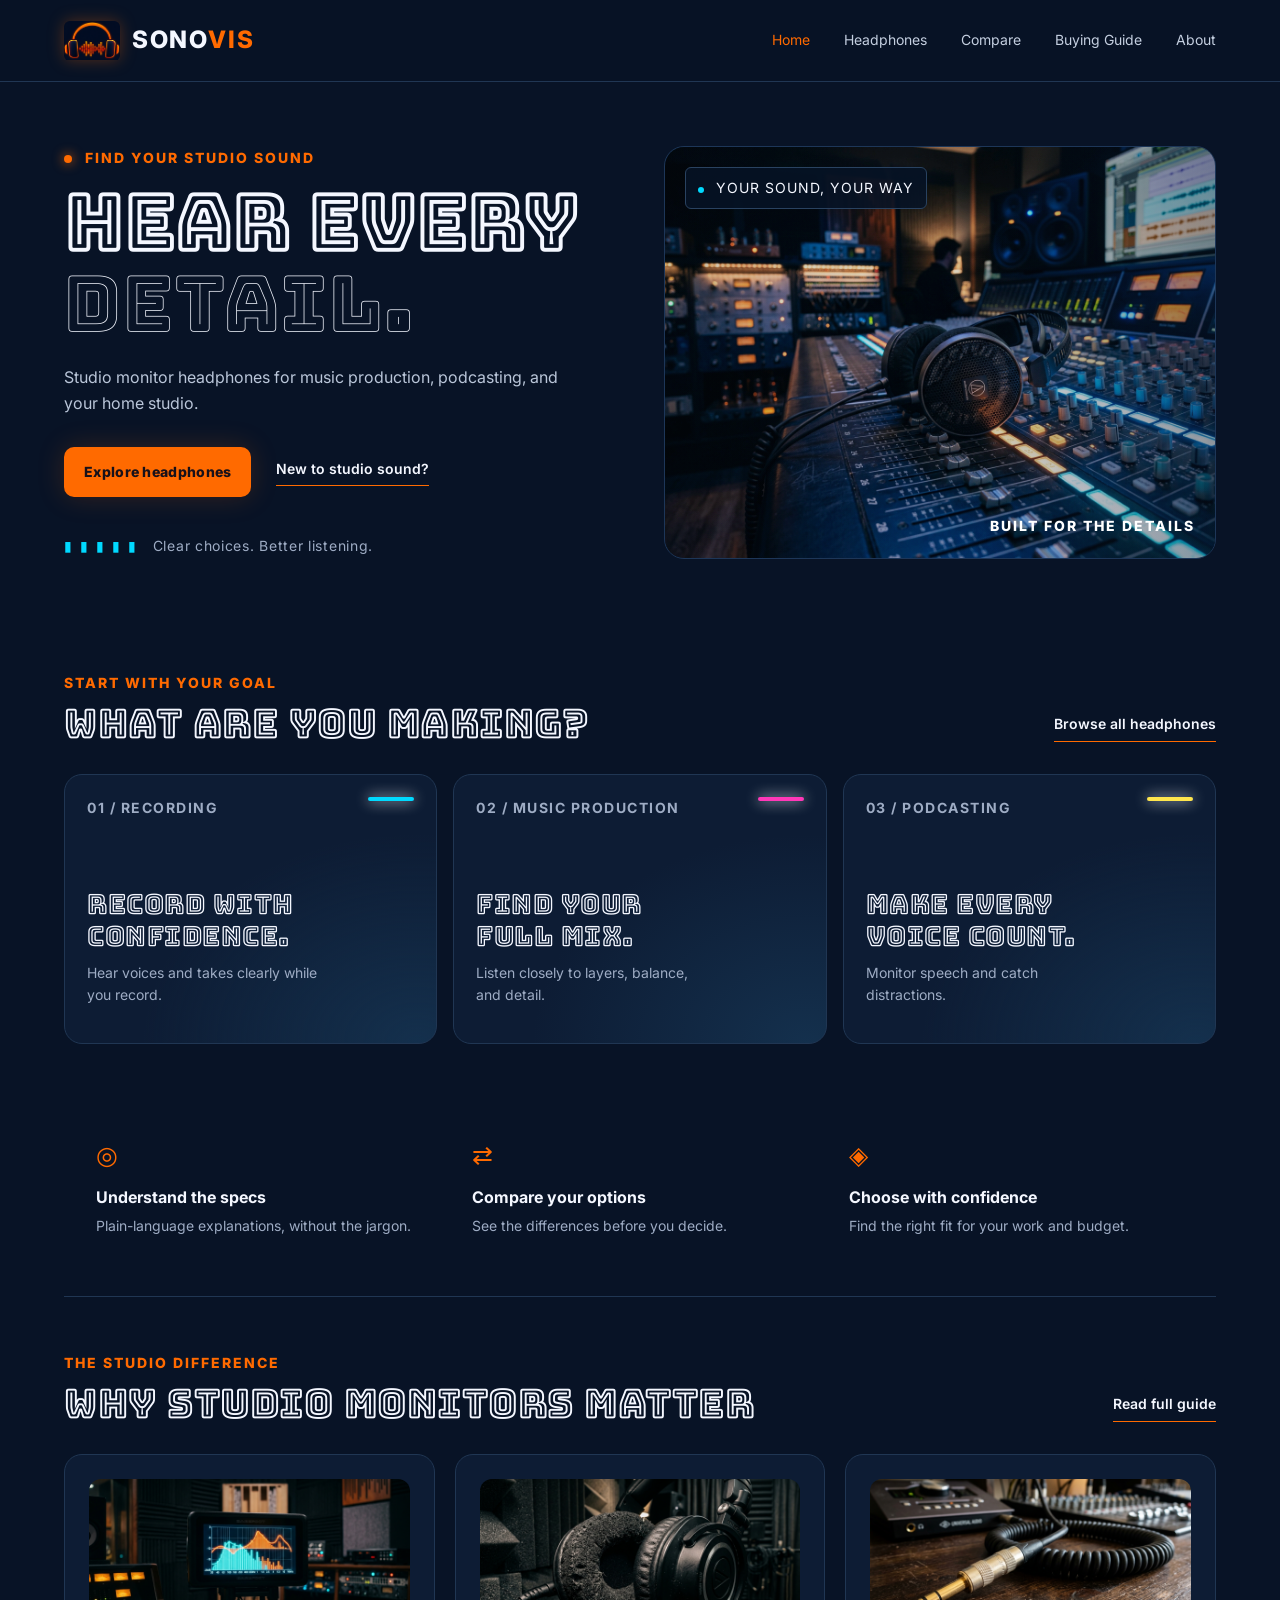
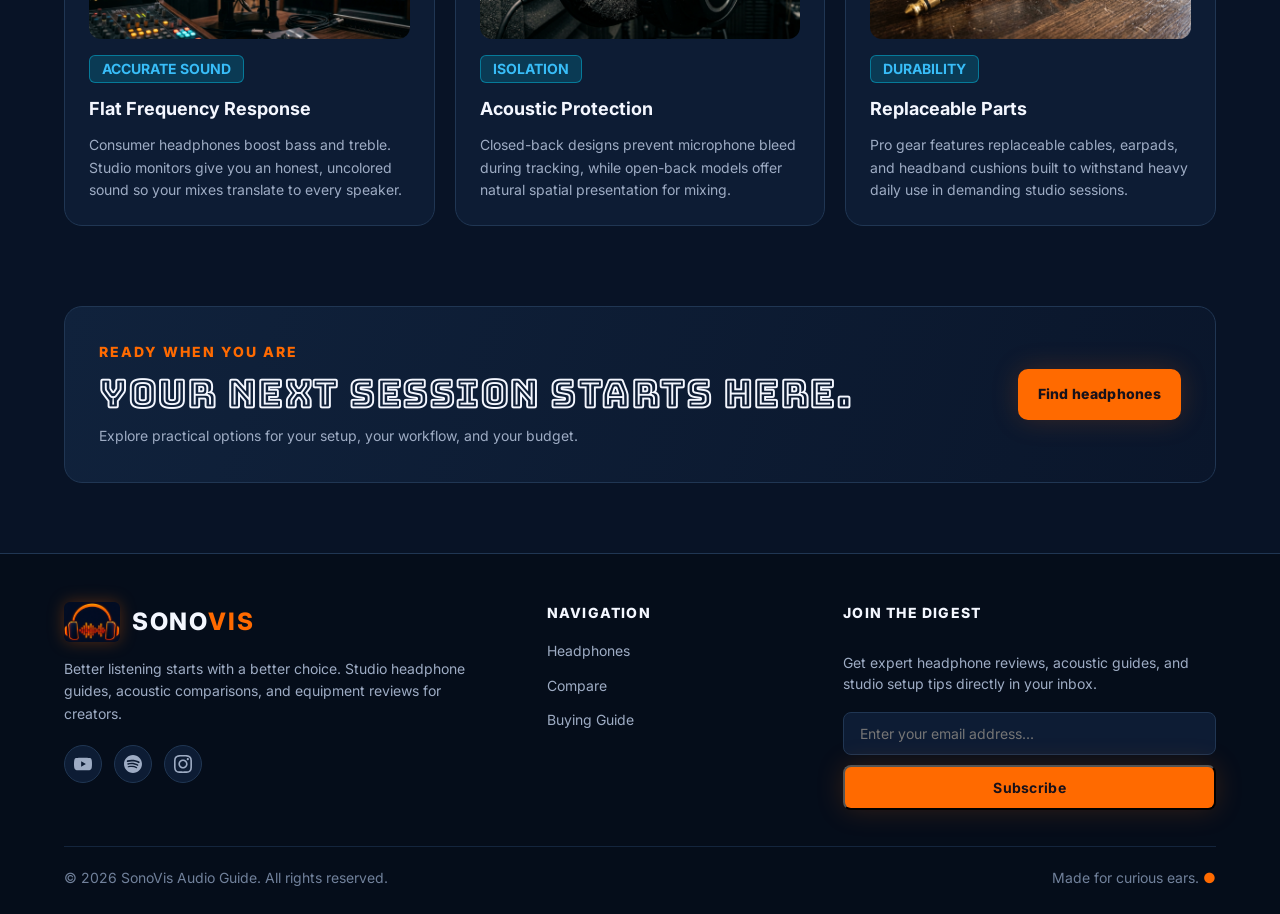
==== index.html @ 57a73c55 "firstcommit" ====
<!DOCTYPE html>
<html lang="en">
<head>
  <meta charset="UTF-8"><meta name="viewport" content="width=device-width, initial-scale=1.0">
  <meta name="description" content="Find studio monitor headphones for music production, recording, and podcasting.">
  <title>SonoVis — Hear Every Detail</title><link rel="icon" type="image/svg+xml" href="logo.svg"><link rel="stylesheet" href="styles.css">
  <link rel="preconnect" href="https://fonts.googleapis.com"><link rel="preconnect" href="https://fonts.gstatic.com" crossorigin>
  <link href="https://fonts.googleapis.com/css2?family=Bungee+Outline&family=Inter:wght@400;500;600;700;800&display=swap" rel="stylesheet">
  <script defer src="script.js"></script>
</head>
<body>
<header class="site-header"><a class="brand" href="index.html" aria-label="SonoVis home"><img class="brand-logo" src="logo.png" alt="SonoVis Logo"><span>SONO<span class="orange">VIS</span></span></a>
<button class="menu-toggle" aria-label="Open menu" aria-expanded="false">☰</button>
<nav class="main-nav"><a class="active" href="index.html">Home</a><a href="headphones.html">Headphones</a><a href="compare.html">Compare</a><a href="guides.html">Buying Guide</a><a href="about.html">About</a></nav>
</header>
<main>
<section class="hero"><div class="hero-copy"><p class="eyebrow"><span class="pulse"></span> FIND YOUR STUDIO SOUND</p><h1>HEAR EVERY<br><span class="outline">DETAIL.</span></h1><p class="hero-text">Studio monitor headphones for music production, podcasting, and your home studio.</p><div class="hero-actions"><a class="button button-primary" href="headphones.html">Explore headphones</a><a class="text-link" href="guides.html">New to studio sound?</a></div><div class="hero-note"><span class="tiny-bars">▮ ▮ ▮ ▮ ▮</span> Clear choices. Better listening.</div></div>
<div class="hero-visual"><img src="hero_headphones.jpg" alt="Premium over-ear headphones"><div class="visual-tag"><span class="tag-dot"></span> YOUR SOUND, YOUR WAY</div><div class="visual-caption">BUILT FOR THE DETAILS</div></div></section>
<section class="section"><div class="section-heading"><div><p class="eyebrow">START WITH YOUR GOAL</p><h2>What are you making?</h2></div><a class="text-link" href="headphones.html">Browse all headphones</a></div>
<div class="purpose-grid"><a class="purpose-card card-blue" href="headphones.html?use=recording"><span class="card-number">01 / RECORDING</span><div><h3>Record with<br>confidence.</h3><p>Hear voices and takes clearly while you record.</p></div><span class="accent-line"></span></a>
<a class="purpose-card card-pink" href="headphones.html?use=mixing"><span class="card-number">02 / MUSIC PRODUCTION</span><div><h3>Find your<br>full mix.</h3><p>Listen closely to layers, balance, and detail.</p></div><span class="accent-line"></span></a>
<a class="purpose-card card-yellow" href="headphones.html?use=podcasting"><span class="card-number">03 / PODCASTING</span><div><h3>Make every<br>voice count.</h3><p>Monitor speech and catch distractions.</p></div><span class="accent-line"></span></a></div></section>
<section class="feature-strip"><div><span class="feature-icon">◎</span><h3>Understand the specs</h3><p>Plain-language explanations, without the jargon.</p></div><div><span class="feature-icon">⇄</span><h3>Compare your options</h3><p>See the differences before you decide.</p></div><div><span class="feature-icon">◈</span><h3>Choose with confidence</h3><p>Find the right fit for your work and budget.</p></div></section>
<section class="section">
  <div class="section-heading">
    <div>
      <p class="eyebrow">THE STUDIO DIFFERENCE</p>
      <h2>Why studio monitors matter</h2>
    </div>
    <a class="text-link" href="guides.html">Read full guide</a>
  </div>
  <div class="grid-3">
    <div class="info-card">
      <img class="info-card-image" src="feature_sound.jpg" alt="Flat Frequency Response Graph">
      <span class="badge-tag">ACCURATE SOUND</span>
      <h3>Flat Frequency Response</h3>
      <p>Consumer headphones boost bass and treble. Studio monitors give you an honest, uncolored sound so your mixes translate to every speaker.</p>
    </div>
    <div class="info-card">
      <img class="info-card-image" src="feature_isolation.jpg" alt="Acoustic Isolation Padding">
      <span class="badge-tag">ISOLATION</span>
      <h3>Acoustic Protection</h3>
      <p>Closed-back designs prevent microphone bleed during tracking, while open-back models offer natural spatial presentation for mixing.</p>
    </div>
    <div class="info-card">
      <img class="info-card-image" src="feature_durability.jpg" alt="Replaceable Cables and Adapters">
      <span class="badge-tag">DURABILITY</span>
      <h3>Replaceable Parts</h3>
      <p>Pro gear features replaceable cables, earpads, and headband cushions built to withstand heavy daily use in demanding studio sessions.</p>
    </div>
  </div>
</section>
<section class="cta-band"><div><p class="eyebrow">READY WHEN YOU ARE</p><h2>Your next session starts here.</h2><p>Explore practical options for your setup, your workflow, and your budget.</p></div><a class="button button-primary" href="headphones.html">Find headphones</a></section>
</main>
<footer class="site-footer">
  <div class="footer-container">
    <div class="footer-main">
      <div class="footer-brand-col">
        <a class="brand" href="index.html" aria-label="SonoVis home">
          <img class="brand-logo" src="logo.png" alt="SonoVis Logo">
          <span>SONO<span class="orange">VIS</span></span>
        </a>
        <p class="footer-desc">Better listening starts with a better choice. Studio headphone guides, acoustic comparisons, and equipment reviews for creators.</p>
        <div class="footer-socials">
          <a href="#" aria-label="YouTube" class="social-icon"><svg width="18" height="18" viewBox="0 0 24 24" fill="currentColor"><path d="M23.498 6.186a3.016 3.016 0 0 0-2.122-2.136C19.505 3.545 12 3.545 12 3.545s-7.505 0-9.377.505A3.017 3.017 0 0 0 .502 6.186C0 8.07 0 12 0 12s0 3.93.502 5.814a3.016 3.016 0 0 0 2.122 2.136c1.871.505 9.376.505 9.376.505s7.505 0 9.377-.505a3.015 3.015 0 0 0 2.122-2.136C24 15.93 24 12 24 12s0-3.93-.502-5.814zM9.545 15.568V8.432L15.818 12l-6.273 3.568z"/></svg></a>
          <a href="#" aria-label="Spotify" class="social-icon"><svg width="18" height="18" viewBox="0 0 24 24" fill="currentColor"><path d="M12 0C5.376 0 0 5.376 0 12s5.376 12 12 12 12-5.376 12-12S18.624 0 12 0zm5.521 17.341c-.217.357-.682.467-1.039.25-2.848-1.74-6.433-2.135-10.658-1.169-.405.093-.811-.161-.904-.566-.093-.406.161-.812.566-.905 4.629-1.058 8.586-.607 11.785 1.352.357.217.467.683.25 1.038zm1.472-3.273c-.273.444-.856.587-1.3.314-3.258-2.003-8.225-2.585-12.08-1.414-.497.151-1.026-.135-1.177-.632-.151-.497.135-1.026.632-1.177 4.41-1.339 9.897-.69 13.611 1.595.444.273.587.856.314 1.3zm.145-3.415C15.244 8.44 8.847 8.228 5.15 9.351c-.604.184-1.244-.163-1.428-.767-.184-.604.163-1.244.767-1.428 4.248-1.29 11.308-1.039 15.8 1.628.543.323.722 1.025.399 1.568-.323.543-1.025.722-1.568.399z"/></svg></a>
          <a href="#" aria-label="Instagram" class="social-icon"><svg width="18" height="18" viewBox="0 0 24 24" fill="currentColor"><path d="M12 2.163c3.204 0 3.584.012 4.85.07 3.252.148 4.771 1.691 4.919 4.919.058 1.265.069 1.645.069 4.849 0 3.205-.012 3.584-.069 4.849-.149 3.225-1.664 4.771-4.919 4.919-1.266.058-1.644.07-4.85.07-3.204 0-3.584-.012-4.849-.07-3.26-.149-4.771-1.699-4.919-4.92-.058-1.265-.07-1.644-.07-4.849 0-3.204.013-3.583.07-4.849.149-3.227 1.664-4.771 4.919-4.919 1.266-.057 1.645-.069 4.849-.069zm0-2.163c-3.259 0-3.667.014-4.947.072-4.358.2-6.78 2.618-6.98 6.98-.059 1.281-.073 1.689-.073 4.948 0 3.259.014 3.668.072 4.948.2 4.358 2.618 6.78 6.98 6.98 1.281.058 1.689.072 4.948.072 3.259 0 3.668-.014 4.948-.072 4.354-.2 6.782-2.618 6.979-6.98.059-1.28.073-1.689.073-4.948 0-3.259-.014-3.667-.072-4.947-.196-4.354-2.617-6.78-6.979-6.98-1.281-.059-1.69-.073-4.949-.073zm0 5.838c-3.403 0-6.162 2.759-6.162 6.162s2.759 6.163 6.162 6.163 6.162-2.759 6.162-6.163c0-3.403-2.759-6.162-6.162-6.162zm0 10.162c-2.209 0-4-1.79-4-4 0-2.209 1.791-4 4-4s4 1.791 4 4c0 2.21-1.791 4-4 4zm6.406-11.845c-.796 0-1.441.645-1.441 1.44s.645 1.44 1.441 1.44c.795 0 1.439-.645 1.439-1.44s-.644-1.44-1.439-1.44z"/></svg></a>
        </div>
      </div>

      <div class="footer-nav-col">
        <span class="footer-col-title">NAVIGATION</span>
        <nav>
          <a href="headphones.html">Headphones</a>
          <a href="compare.html">Compare</a>
          <a href="guides.html">Buying Guide</a>
        </nav>
      </div>

      <div class="footer-newsletter-col">
        <span class="footer-col-title">JOIN THE DIGEST</span>
        <p class="newsletter-sub">Get expert headphone reviews, acoustic guides, and studio setup tips directly in your inbox.</p>
        <form class="newsletter-form" onsubmit="event.preventDefault(); this.querySelector('.newsletter-btn').textContent='Subscribed ✓'; this.querySelector('input').value='';">
          <input type="email" placeholder="Enter your email address..." required aria-label="Email address for newsletter">
          <button type="submit" class="button button-primary newsletter-btn">Subscribe</button>
        </form>
      </div>
    </div>

    <div class="footer-bottom">
      <span>© <span data-year></span> SonoVis Audio Guide. All rights reserved.</span>
      <span>Made for curious ears. <span class="orange">●</span></span>
    </div>
  </div>
</footer>
</body></html>
---- styles.css ----
@import url('https://fonts.googleapis.com/css2?family=Bungee+Outline&family=Inter:wght@400;500;600;700;800&display=swap');

:root {
  --bg: #081326;
  --panel: #0d1c34;
  --panel2: #11233f;
  --text: #f4f7ff;
  --muted: #9eacc4;
  --line: #203653;
  --orange: #ff6a00;
  --blue: #00d9ff;
  --pink: #ff38b8;
  --yellow: #ffe64d;
  --radius: 18px;
  --max: 1200px;
}

* {
  box-sizing: border-box;
  font-family: Inter, Arial, sans-serif;
}

html {
  scroll-behavior: smooth;
}

body {
  margin: 0;
  background: var(--bg);
  color: var(--text);
  font-family: Inter, Arial, sans-serif;
  font-size: 16px;
  line-height: 1.6;
}

a {
  color: inherit;
  text-decoration: none;
}

img {
  display: block;
  max-width: 100%;
}

button, input, select {
  font-family: Inter, Arial, sans-serif;
}

/* Headings > 20px use Bungee Outline font family */
h1, 
h2, 
.hero h1, 
.page-hero h1, 
.section-heading h2, 
.cta-band h2, 
.about-layout h2, 
.purpose-card h3, 
.guide-card h2, 
.detail-copy h1, 
.guide-number, 
.outline,
.section-title {
  font-family: 'Bungee Outline', cursive;
  letter-spacing: 1.5px;
}

/* New Section Components (FAQ, Setup Tips, Specs Matrix, Sound Profiles) */
.grid-4 {
  display: grid;
  grid-template-columns: repeat(4, 1fr);
  gap: 18px;
}

.grid-3 {
  display: grid;
  grid-template-columns: repeat(3, 1fr);
  gap: 20px;
}

.grid-2 {
  display: grid;
  grid-template-columns: repeat(2, 1fr);
  gap: 24px;
}

.info-card {
  background: var(--panel);
  border: 1px solid var(--line);
  border-radius: var(--radius);
  padding: 24px;
  transition: transform 0.25s ease, border-color 0.25s ease;
  overflow: hidden;
}

.info-card-image {
  width: 100%;
  height: 160px;
  object-fit: cover;
  border-radius: calc(var(--radius) - 6px);
  margin-bottom: 16px;
  display: block;
}

.info-card:hover {
  transform: translateY(-3px);
  border-color: #38608f;
}

.info-card h3 {
  font-size: 18px;
  margin-bottom: 10px;
  color: var(--text);
}

.info-card p {
  color: var(--muted);
  font-size: 14px;
  margin: 0;
}

.badge-tag {
  display: inline-flex;
  align-items: center;
  background: rgba(0, 217, 255, 0.16);
  color: #38bdf8;
  border: 1px solid rgba(0, 217, 255, 0.4);
  padding: 5px 12px;
  border-radius: 6px;
  font-size: 14px;
  font-weight: 700;
  line-height: 1.2;
  margin-bottom: 12px;
}

.badge-tag.badge-orange {
  background: rgba(255, 106, 0, 0.18) !important;
  color: #ff944d !important;
  border-color: rgba(255, 106, 0, 0.5) !important;
}

.badge-tag.badge-pink {
  background: rgba(255, 56, 184, 0.18) !important;
  color: #ff80d5 !important;
  border-color: rgba(255, 56, 184, 0.5) !important;
}

.badge-tag.badge-yellow {
  background: rgba(255, 230, 77, 0.18) !important;
  color: #ffee80 !important;
  border-color: rgba(255, 230, 77, 0.5) !important;
}

.badge-tag.badge-green {
  background: rgba(52, 211, 153, 0.18) !important;
  color: #4ade80 !important;
  border-color: rgba(52, 211, 153, 0.5) !important;
}

.badge-tag.badge-blue {
  background: rgba(0, 217, 255, 0.18) !important;
  color: #38bdf8 !important;
  border-color: rgba(0, 217, 255, 0.5) !important;
}

.faq-list {
  display: flex;
  flex-direction: column;
  gap: 14px;
}

.faq-item {
  background: var(--panel);
  border: 1px solid var(--line);
  border-radius: 12px;
  padding: 20px 24px;
}

.faq-item summary {
  font-size: 16px;
  font-weight: 700;
  color: var(--text);
  cursor: pointer;
  list-style: none;
  display: flex;
  align-items: center;
  justify-content: space-between;
}

.faq-item summary::-webkit-details-marker {
  display: none;
}

.faq-item summary:after {
  content: "+";
  font-size: 20px;
  color: var(--orange);
}

.faq-item[open] summary:after {
  content: "−";
}

.faq-item p {
  margin-top: 12px;
  color: var(--muted);
  font-size: 14px;
  line-height: 1.6;
}

@media(max-width: 900px) {
  .grid-4, .grid-3 {
    grid-template-columns: repeat(2, 1fr);
  }
}

@media(max-width: 600px) {
  .grid-4, .grid-3, .grid-2 {
    grid-template-columns: 1fr;
  }
}


.site-header {
  height: 82px;
  padding: 0 max(5vw, 24px);
  display: flex;
  align-items: center;
  justify-content: space-between;
  border-bottom: 1px solid var(--line);
  background: rgba(8, 19, 38, .94);
  position: sticky;
  top: 0;
  z-index: 20;
  backdrop-filter: blur(14px);
}

/* Header & Footer Brand styling match 1:1 */
.brand {
  display: inline-flex;
  align-items: center;
  gap: 12px;
  font-size: 24px;
  letter-spacing: 1.8px;
  font-weight: 800;
  font-family: Inter, Arial, sans-serif;
}

.orange {
  color: var(--orange);
}

.brand-logo {
  height: 40px;
  width: auto;
  display: block;
  object-fit: contain;
  border-radius: 6px;
  transition: transform 0.25s ease, filter 0.25s ease;
  filter: drop-shadow(0 0 8px rgba(255, 106, 0, 0.3));
}

.brand:hover .brand-logo {
  transform: scale(1.08);
  filter: drop-shadow(0 0 14px rgba(255, 106, 0, 0.6));
}

.main-nav {
  display: flex;
  align-items: center;
  gap: 34px;
}

.main-nav a {
  font-size: 14px;
  font-family: Inter, Arial, sans-serif;
  color: #c4cfe0;
  transition: color .2s;
}

.main-nav a:hover, .main-nav a.active {
  color: var(--orange);
}

.menu-toggle {
  display: none;
  background: none;
  border: 1px solid var(--line);
  color: var(--text);
  border-radius: 8px;
  padding: 7px 11px;
  font-size: 20px;
}

.hero {
  max-width: var(--max);
  margin: auto;
  min-height: 530px;
  padding: 64px 24px 58px;
  display: grid;
  grid-template-columns: 1fr 1fr;
  gap: 48px;
  align-items: center;
}

.hero-copy {
  position: relative;
  z-index: 1;
}

.eyebrow {
  color: var(--orange);
  font-size: 14px;
  font-weight: 800;
  letter-spacing: 2px;
  margin: 0 0 14px;
  font-family: Inter, Arial, sans-serif;
}

.pulse {
  display: inline-block;
  width: 8px;
  height: 8px;
  border-radius: 50%;
  background: var(--orange);
  box-shadow: 0 0 12px var(--orange);
  margin-right: 8px;
}

h1, h2, h3, h4, p {
  margin-top: 0;
}

.hero h1, .page-hero h1 {
  font-size: clamp(42px, 6vw, 76px);
  line-height: 1.05;
  letter-spacing: 1.5px;
  margin: 0 0 22px;
  font-weight: 800;
  font-family: 'Bungee Outline', cursive;
}

.outline {
  font-family: 'Bungee Outline', cursive;
  color: var(--text);
  font-weight: 400;
  letter-spacing: 2px;
}

.hero-text, .page-hero > p:last-child {
  max-width: 510px;
  color: #bac6d9;
  font-size: 16px;
  font-family: Inter, Arial, sans-serif;
}

.hero-actions {
  display: flex;
  align-items: center;
  gap: 25px;
  flex-wrap: wrap;
  margin-top: 30px;
}

.button {
  display: inline-flex;
  align-items: center;
  justify-content: center;
  gap: 16px;
  border-radius: 10px;
  padding: 14px 20px;
  font-size: 14px;
  font-weight: 800;
  letter-spacing: .3px;
  font-family: Inter, Arial, sans-serif;
  transition: transform .2s, box-shadow .2s;
}

.button:hover {
  transform: translateY(-2px);
}

.button-primary {
  background: var(--orange);
  color: #17111a;
  box-shadow: 0 0 28px #ff6a002e;
}

.button-primary:hover {
  box-shadow: 0 0 28px #ff6a0066;
}

.text-link {
  font-size: 14px;
  font-weight: 600;
  font-family: Inter, Arial, sans-serif;
  border-bottom: 1px solid var(--orange);
  padding-bottom: 5px;
}

.hero-note {
  margin-top: 38px;
  color: var(--muted);
  font-size: 14px;
  letter-spacing: .7px;
  font-family: Inter, Arial, sans-serif;
}

.tiny-bars {
  color: var(--blue);
  letter-spacing: 2px;
  margin-right: 10px;
}

.hero-visual {
  position: relative;
  min-height: 400px;
  border-radius: 20px;
  overflow: hidden;
  background: linear-gradient(135deg, #102c4c, #07101f);
  border: 1px solid #1d3658;
}

.hero-visual:after {
  content: "";
  position: absolute;
  inset: 0;
  background: linear-gradient(90deg, #08132612, #08132600 50%, #08132655);
  pointer-events: none;
}

.hero-visual img {
  width: 100%;
  height: 100%;
  min-height: 400px;
  object-fit: cover;
  opacity: .88;
}

.visual-tag {
  position: absolute;
  top: 20px;
  left: 20px;
  background: #071326d9;
  border: 1px solid #294260;
  padding: 9px 12px;
  border-radius: 6px;
  font-size: 14px;
  letter-spacing: 1px;
  font-family: Inter, Arial, sans-serif;
  z-index: 1;
}

.tag-dot {
  display: inline-block;
  background: var(--blue);
  width: 6px;
  height: 6px;
  border-radius: 50%;
  margin-right: 7px;
}

.visual-caption {
  position: absolute;
  bottom: 20px;
  right: 20px;
  color: #fff;
  font-size: 14px;
  font-weight: 800;
  letter-spacing: 2px;
  font-family: Inter, Arial, sans-serif;
  z-index: 1;
}

.section {
  max-width: var(--max);
  margin: auto;
  padding: 55px 24px;
}

.section-heading {
  display: flex;
  justify-content: space-between;
  align-items: end;
  gap: 20px;
  margin-bottom: 26px;
}

.section-heading h2, .cta-band h2, .about-layout h2 {
  font-size: clamp(25px, 3vw, 38px);
  line-height: 1.2;
  margin: 0;
  font-family: 'Bungee Outline', cursive;
}

.section-heading .eyebrow {
  margin-bottom: 8px;
}

.section-heading > .text-link {
  margin-bottom: 6px;
}

.purpose-grid {
  display: grid;
  grid-template-columns: repeat(3, 1fr);
  gap: 16px;
}

.purpose-card {
  min-height: 270px;
  border: 1px solid var(--line);
  border-radius: var(--radius);
  padding: 22px;
  display: flex;
  flex-direction: column;
  justify-content: space-between;
  position: relative;
  overflow: hidden;
  background: radial-gradient(ellipse at 95% 100%, #14304d 0, transparent 55%), var(--panel);
  transition: transform .2s, border-color .2s;
}

.purpose-card:hover {
  transform: translateY(-4px);
  border-color: #496789;
}

.card-number {
  font-size: 14px;
  letter-spacing: 1.5px;
  color: var(--muted);
  font-weight: 700;
  font-family: Inter, Arial, sans-serif;
}

.purpose-card h3 {
  font-size: 26px;
  line-height: 1.2;
  margin-bottom: 10px;
  font-family: 'Bungee Outline', cursive;
}

.purpose-card p {
  color: var(--muted);
  font-size: 14px;
  max-width: 230px;
  margin-bottom: 14px;
  font-family: Inter, Arial, sans-serif;
}

.arrow {
  font-size: 24px;
  color: var(--orange);
}

.accent-line {
  position: absolute;
  width: 46px;
  height: 4px;
  border-radius: 5px;
  top: 22px;
  right: 22px;
  background: var(--blue);
  box-shadow: 0 0 14px currentColor;
}

.card-pink .accent-line {
  background: var(--pink);
}

.card-yellow .accent-line {
  background: var(--yellow);
}

.feature-strip {
  max-width: 1152px;
  margin: 0 auto;
  padding: 28px 24px 50px;
  display: grid;
  grid-template-columns: repeat(3, 1fr);
  gap: 25px;
  border-bottom: 1px solid var(--line);
}

.feature-strip > div {
  padding: 8px;
}

.feature-icon {
  font-size: 25px;
  color: var(--orange);
}

.feature-strip h3 {
  font-size: 16px;
  margin: 10px 0 5px;
  font-family: Inter, Arial, sans-serif;
  font-weight: 700;
}

.feature-strip p {
  font-size: 14px;
  color: var(--muted);
  margin: 0;
  font-family: Inter, Arial, sans-serif;
}

.cta-band {
  max-width: 1152px;
  margin: 25px auto 70px;
  padding: 34px;
  border: 1px solid var(--line);
  border-radius: var(--radius);
  background: linear-gradient(110deg, #10223c, #0a162b);
  display: flex;
  justify-content: space-between;
  align-items: center;
  gap: 24px;
}

.cta-band h2 {
  margin-bottom: 8px;
  font-family: 'Bungee Outline', cursive;
}

.cta-band p:not(.eyebrow) {
  color: var(--muted);
  font-size: 14px;
  margin: 0;
  font-family: Inter, Arial, sans-serif;
}

.cta-band .eyebrow {
  margin-bottom: 8px;
}

/* Site Footer */
.site-footer {
  border-top: 1px solid var(--line);
  padding: 48px max(5vw, 24px) 24px;
  background: #050d1a;
}

.footer-container {
  max-width: 1152px;
  margin: auto;
}

.footer-main {
  display: grid;
  grid-template-columns: 1.4fr 0.8fr 1.2fr;
  gap: 48px;
  padding-bottom: 36px;
  border-bottom: 1px solid #14253d;
}

.footer-brand-col {
  display: flex;
  flex-direction: column;
  gap: 16px;
}

/* Footer brand matches header brand 1:1 in size, logo height, width and text font size */
.footer-brand-col .brand {
  font-size: 24px;
  letter-spacing: 1.8px;
  font-weight: 800;
  font-family: Inter, Arial, sans-serif;
}

.footer-brand-col .brand-logo {
  height: 40px;
  width: auto;
}

.footer-desc {
  font-size: 14px;
  color: var(--muted);
  margin: 0;
  line-height: 1.6;
}

.footer-socials {
  display: flex;
  align-items: center;
  gap: 12px;
  margin-top: 4px;
}

.social-icon {
  display: inline-flex;
  align-items: center;
  justify-content: center;
  width: 38px;
  height: 38px;
  border-radius: 50%;
  background: var(--panel);
  border: 1px solid var(--line);
  color: var(--muted);
  transition: all 0.25s ease;
}

.social-icon:hover {
  background: var(--orange);
  color: #ffffff;
  border-color: var(--orange);
  transform: translateY(-2px);
  box-shadow: 0 4px 12px rgba(255, 106, 0, 0.35);
}

.footer-col-title {
  font-size: 14px;
  font-weight: 800;
  letter-spacing: 1.2px;
  color: var(--text);
  margin-bottom: 16px;
  display: block;
}

.footer-nav-col nav {
  display: flex;
  flex-direction: column;
  gap: 12px;
}

.footer-nav-col nav a {
  font-size: 14px;
  color: var(--muted);
  transition: color 0.2s ease;
}

.footer-nav-col nav a:hover {
  color: var(--orange);
}

.footer-newsletter-col {
  display: flex;
  flex-direction: column;
  gap: 12px;
}

.newsletter-sub {
  font-size: 14px;
  color: var(--muted);
  margin: 0;
  line-height: 1.5;
}

.newsletter-form {
  display: flex;
  flex-direction: column;
  gap: 10px;
  margin-top: 6px;
}

.newsletter-form input {
  width: 100%;
  padding: 12px 16px;
  background: var(--panel);
  border: 1px solid var(--line);
  border-radius: 8px;
  color: var(--text);
  font-size: 14px;
  outline: none;
  transition: border-color 0.2s ease;
}

.newsletter-form input:focus {
  border-color: var(--orange);
}

.newsletter-btn {
  width: 100%;
  padding: 12px 18px;
  font-size: 14px;
  font-weight: 700;
  text-align: center;
  border-radius: 8px;
  cursor: pointer;
}

.footer-bottom {
  padding-top: 20px;
  display: flex;
  justify-content: space-between;
  align-items: center;
  color: #71819b;
  font-size: 14px;
}

.page-hero {
  padding: 75px 24px 50px;
  max-width: 1152px;
  margin: auto;
}

.page-hero h1 {
  font-size: clamp(38px, 5.8vw, 66px);
  margin-bottom: 16px;
  font-family: 'Bungee Outline', cursive;
}

.page-hero > p:last-child {
  margin-bottom: 0;
  font-family: Inter, Arial, sans-serif;
}

.catalog-section {
  padding-top: 15px;
}

.catalog-tools {
  display: flex;
  gap: 14px;
  align-items: center;
  justify-content: space-between;
  margin-bottom: 18px;
}

.search-box {
  display: flex;
  align-items: center;
  gap: 10px;
  max-width: 430px;
  width: 100%;
  padding: 0 14px;
  border: 1px solid var(--line);
  background: var(--panel);
  border-radius: 10px;
  color: var(--muted);
}

.search-box input {
  width: 100%;
  background: transparent;
  border: 0;
  outline: none;
  color: var(--text);
  padding: 13px 0;
  font-size: 14px;
  font-family: Inter, Arial, sans-serif;
}

.filter-label, .compare-controls label {
  display: flex;
  flex-direction: column;
  gap: 7px;
  color: var(--muted);
  font-size: 14px;
  font-weight: 700;
  letter-spacing: .5px;
  font-family: Inter, Arial, sans-serif;
}

.filter-label select, .compare-controls select {
  min-width: 180px;
  background: var(--panel);
  border: 1px solid var(--line);
  color: var(--text);
  padding: 12px;
  border-radius: 9px;
  font-size: 14px;
  font-family: Inter, Arial, sans-serif;
}

.small {
  font-size: 14px;
}

.muted {
  color: var(--muted);
}

.product-grid {
  display: grid;
  grid-template-columns: repeat(3, 1fr);
  gap: 18px;
}

.product-card {
  overflow: hidden;
  border: 1px solid var(--line);
  background: var(--panel);
  border-radius: 14px;
  transition: transform .2s, border-color .2s;
}

.product-card:hover {
  transform: translateY(-3px);
  border-color: #3a587c;
}

.product-image {
  display: block;
  position: relative;
  background: #111e32;
  height: 210px;
  overflow: hidden;
}

.product-image img {
  height: 100%;
  width: 100%;
  object-fit: cover;
  transition: transform .3s;
}

.product-card:hover .product-image img {
  transform: scale(1.04);
}

.product-badge {
  position: absolute;
  top: 13px;
  left: 13px;
  background: var(--yellow);
  color: #111827;
  border-radius: 4px;
  padding: 5px 8px;
  font-size: 14px;
  font-weight: 800;
  letter-spacing: .7px;
  font-family: Inter, Arial, sans-serif;
}

.product-badge.badge-blue {
  background: var(--blue);
  color: #081326;
}

.product-badge.badge-pink {
  background: var(--pink);
  color: #ffffff;
}

.product-badge.badge-yellow {
  background: var(--yellow);
  color: #081326;
}

.product-info {
  padding: 17px;
}

.product-kicker {
  font-size: 14px;
  color: var(--orange);
  letter-spacing: 1.4px;
  font-weight: 800;
  margin-bottom: 5px;
  font-family: Inter, Arial, sans-serif;
}

.product-info h3 {
  font-size: 18px;
  margin-bottom: 8px;
  font-family: Inter, Arial, sans-serif;
  font-weight: 700;
}

.product-info > p:not(.product-kicker) {
  font-size: 14px;
  color: var(--muted);
  min-height: 35px;
  margin-bottom: 16px;
  font-family: Inter, Arial, sans-serif;
}

.product-meta {
  border-top: 1px solid var(--line);
  padding-top: 12px;
  display: flex;
  align-items: center;
  justify-content: space-between;
  gap: 8px;
  font-size: 14px;
  color: var(--muted);
  font-family: Inter, Arial, sans-serif;
}

.product-meta a {
  color: var(--orange);
  font-weight: 700;
}

.disclaimer {
  font-size: 14px;
  color: #8190a8;
  margin-top: 24px;
  max-width: 850px;
  font-family: Inter, Arial, sans-serif;
}

.empty-state {
  padding: 40px;
  text-align: center;
  color: var(--muted);
  border: 1px dashed var(--line);
  border-radius: 12px;
  font-size: 14px;
  font-family: Inter, Arial, sans-serif;
}

.product-detail-section {
  padding-top: 35px;
}

.back-link {
  font-size: 14px;
  color: var(--muted);
  display: inline-block;
  margin-bottom: 24px;
  font-family: Inter, Arial, sans-serif;
}

.back-link:hover {
  color: var(--orange);
}

.detail-layout {
  display: grid;
  grid-template-columns: 1fr 1fr;
  gap: 50px;
  align-items: start;
}

.detail-image {
  background: var(--panel);
  border: 1px solid var(--line);
  border-radius: 18px;
  overflow: hidden;
}

.detail-image img {
  width: 100%;
  aspect-ratio: 1/1;
  object-fit: cover;
}

.detail-copy h1 {
  font-size: clamp(35px, 4vw, 52px);
  margin-bottom: 12px;
  font-family: 'Bungee Outline', cursive;
}

.detail-lead {
  font-size: 16px;
  color: #c5d0e0;
  font-family: Inter, Arial, sans-serif;
}

.detail-tags {
  display: flex;
  gap: 8px;
  flex-wrap: wrap;
  margin: 20px 0 28px;
}

.detail-tags span {
  font-size: 14px;
  color: var(--blue);
  border: 1px solid #23506b;
  background: #0c2137;
  border-radius: 5px;
  padding: 7px 10px;
  font-family: Inter, Arial, sans-serif;
}

.detail-copy h3 {
  font-size: 18px;
  margin-bottom: 8px;
  font-family: Inter, Arial, sans-serif;
  font-weight: 700;
}

.detail-copy > p:not(.eyebrow):not(.detail-lead):not(.muted) {
  color: var(--muted);
  font-size: 14px;
  font-family: Inter, Arial, sans-serif;
}

.info-panel {
  background: var(--panel);
  border: 1px solid var(--line);
  border-radius: 12px;
  padding: 18px;
  margin: 20px 0;
}

.info-panel h4 {
  margin-bottom: 8px;
  font-size: 16px;
  font-family: Inter, Arial, sans-serif;
  font-weight: 700;
}

.info-panel ul, .check-list {
  padding-left: 19px;
  color: var(--muted);
  font-size: 14px;
  font-family: Inter, Arial, sans-serif;
}

.info-panel li, .check-list li {
  margin: 8px 0;
}

.compare-controls {
  display: grid;
  grid-template-columns: 1fr 1fr;
  gap: 14px;
  margin-bottom: 25px;
}

.compare-controls select {
  width: 100%;
}

.table-wrap {
  overflow-x: auto;
  border: 1px solid var(--line);
  border-radius: 12px;
  margin-bottom: 20px;
}

.compare-table {
  border-collapse: collapse;
  width: 100%;
  min-width: 580px;
  background: var(--panel);
  font-size: 14px;
  font-family: Inter, Arial, sans-serif;
}

.compare-table th, .compare-table td {
  text-align: left;
  padding: 16px;
  border-bottom: 1px solid var(--line);
}

.compare-table thead th {
  color: var(--orange);
  background: #10223b;
}

.compare-table tbody th {
  color: #d6deeb;
  width: 22%;
}

.compare-table td {
  color: var(--muted);
}

.compare-table tr:last-child th, .compare-table tr:last-child td {
  border-bottom: 0;
}

.guide-grid {
  display: grid;
  grid-template-columns: 1fr 1fr;
  gap: 16px;
  padding-top: 10px;
}

.guide-card {
  position: relative;
  border: 1px solid var(--line);
  border-radius: 15px;
  background: var(--panel);
  padding: 26px;
  overflow: hidden;
}

.guide-number {
  font-family: 'Bungee Outline', cursive;
  font-size: 42px;
  color: var(--blue);
  line-height: 1;
  display: block;
  margin-bottom: 20px;
}

.guide-card h2 {
  font-size: 22px;
  margin-bottom: 14px;
  font-family: 'Bungee Outline', cursive;
}

.guide-card p:not(.eyebrow) {
  color: var(--muted);
  font-size: 14px;
  font-family: Inter, Arial, sans-serif;
}

.guide-card strong {
  color: var(--text);
}

.guide-wide {
  grid-column: 1/-1;
}

.check-list {
  margin-bottom: 24px;
}

.about-layout {
  display: grid;
  grid-template-columns: .8fr 1.2fr;
  gap: 70px;
}

.about-copy > p {
  color: var(--muted);
  font-size: 15px;
  font-family: Inter, Arial, sans-serif;
}

.values-grid {
  display: grid;
  grid-template-columns: repeat(3, 1fr);
  gap: 14px;
  margin-top: 35px;
}

.values-grid > div {
  border-top: 2px solid var(--orange);
  padding-top: 14px;
}

.values-grid span {
  font-size: 14px;
  color: var(--blue);
  font-weight: 800;
  font-family: Inter, Arial, sans-serif;
}

.values-grid h3 {
  font-size: 16px;
  margin: 8px 0;
  font-family: Inter, Arial, sans-serif;
  font-weight: 700;
}

.values-grid p {
  font-size: 14px;
  color: var(--muted);
  font-family: Inter, Arial, sans-serif;
}

@media(max-width: 800px) {
  .site-header {
    height: 72px;
  }
  .menu-toggle {
    display: block;
  }
  .main-nav {
    display: none;
    position: absolute;
    top: 71px;
    left: 0;
    right: 0;
    background: #081326;
    border-bottom: 1px solid var(--line);
    padding: 18px 24px 24px;
    flex-direction: column;
    align-items: flex-start;
    gap: 18px;
  }
  .main-nav.open {
    display: flex;
  }
  .hero {
    grid-template-columns: 1fr;
    padding-top: 50px;
    gap: 30px;
  }
  .hero-visual, .hero-visual img {
    min-height: 300px;
  }
  .purpose-grid {
    grid-template-columns: 1fr;
  }
  .purpose-card {
    min-height: 210px;
  }
  .feature-strip {
    grid-template-columns: 1fr;
    gap: 15px;
  }
  .cta-band {
    margin: 15px 24px 45px;
    align-items: flex-start;
    flex-direction: column;
  }
  .footer-main {
    grid-template-columns: 1fr;
    gap: 32px;
  }
  .product-grid {
    grid-template-columns: repeat(2, 1fr);
  }
  .detail-layout {
    grid-template-columns: 1fr;
    gap: 28px;
  }
  .about-layout {
    grid-template-columns: 1fr;
    gap: 24px;
  }
  .values-grid {
    grid-template-columns: 1fr 1fr;
  }
  .page-hero {
    padding-top: 55px;
  }
}

@media(max-width: 520px) {
  .hero {
    padding: 42px 20px;
  }
  .hero h1 {
    font-size: 43px;
  }
  .hero-actions {
    gap: 18px;
  }
  .section {
    padding: 38px 20px;
  }
  .section-heading {
    align-items: flex-start;
    flex-direction: column;
  }
  .product-grid {
    grid-template-columns: 1fr;
  }
  .product-image {
    height: 230px;
  }
  .catalog-tools {
    align-items: stretch;
    flex-direction: column;
  }
  .filter-label select {
    width: 100%;
  }
  .compare-controls {
    grid-template-columns: 1fr;
  }
  .page-hero {
    padding: 45px 20px 30px;
  }
  .page-hero h1 {
    font-size: 40px;
  }
  .guide-grid {
    grid-template-columns: 1fr;
  }
  .guide-wide {
    grid-column: auto;
  }
  .guide-card {
    padding: 21px;
  }
  .footer-bottom {
    gap: 12px;
    flex-direction: column;
  }
  .values-grid {
    grid-template-columns: 1fr;
  }
  .detail-copy h1 {
    font-size: 38px;
  }
}

/* Spectrum Layout (Buying Guide Section 5) */
.spectrum-layout {
  display: grid;
  grid-template-columns: 1.1fr 0.9fr;
  gap: 24px;
}

.spectrum-visual-panel {
  background: var(--panel);
  border: 1px solid var(--line);
  border-radius: var(--radius);
  padding: 28px;
  display: flex;
  flex-direction: column;
  gap: 20px;
}

.spectrum-meter-item {
  display: flex;
  flex-direction: column;
  gap: 8px;
}

.spectrum-meter-header {
  display: flex;
  align-items: center;
  justify-content: space-between;
}

.spectrum-meter-title {
  font-weight: 700;
  font-size: 15px;
  color: var(--text);
}

.spectrum-meter-range {
  font-size: 13px;
  font-weight: 700;
  color: var(--muted);
}

.spectrum-meter-track {
  width: 100%;
  height: 10px;
  background: var(--bg);
  border-radius: 999px;
  overflow: hidden;
  border: 1px solid rgba(255, 255, 255, 0.05);
}

.spectrum-meter-fill {
  height: 100%;
  border-radius: 999px;
}

.fill-orange {
  background: linear-gradient(90deg, #ff6a00, #ff944d);
  box-shadow: 0 0 12px rgba(255, 106, 0, 0.4);
}

.fill-cyan {
  background: linear-gradient(90deg, #00d9ff, #38bdf8);
  box-shadow: 0 0 12px rgba(0, 217, 255, 0.4);
}

.fill-pink {
  background: linear-gradient(90deg, #ff38b8, #ff80d5);
  box-shadow: 0 0 12px rgba(255, 56, 184, 0.4);
}

.spectrum-guide-panel {
  background: var(--panel);
  border: 1px solid var(--line);
  border-radius: var(--radius);
  padding: 28px;
  display: flex;
  flex-direction: column;
  justify-content: center;
  gap: 16px;
}

.spectrum-step {
  display: flex;
  gap: 16px;
  align-items: flex-start;
}

.spectrum-step-num {
  font-family: 'Bungee Outline', cursive;
  font-size: 24px;
  color: var(--orange);
  line-height: 1;
}

.spectrum-step-body h4 {
  margin: 0 0 4px 0;
  font-size: 16px;
  font-weight: 700;
  color: var(--text);
}

.spectrum-step-body p {
  margin: 0;
  font-size: 14px;
  color: var(--muted);
}

@media(max-width: 900px) {
  .spectrum-layout {
    grid-template-columns: 1fr;
  }
}

/* Contact Section Styles */
.contact-section {
  margin-top: 20px;
}

.contact-layout {
  display: grid;
  grid-template-columns: 1.2fr 1fr;
  gap: 32px;
  align-items: start;
}

.contact-info-col {
  display: flex;
  flex-direction: column;
  gap: 24px;
}

.contact-info-cards {
  display: grid;
  grid-template-columns: repeat(3, 1fr);
  gap: 16px;
}

.contact-map-card {
  background: var(--panel);
  border: 1px solid var(--line);
  border-radius: var(--radius);
  overflow: hidden;
}

.map-header {
  padding: 14px 20px;
  background: rgba(255, 255, 255, 0.03);
  border-bottom: 1px solid var(--line);
  font-size: 13px;
  font-weight: 700;
  letter-spacing: 0.8px;
  color: var(--text);
  display: flex;
  align-items: center;
  gap: 10px;
}

.map-iframe-container {
  width: 100%;
  height: 320px;
  position: relative;
  background: #111;
}

.map-iframe-container iframe {
  width: 100%;
  height: 100%;
  display: block;
}

.contact-form-card {
  background: var(--panel);
  border: 1px solid var(--line);
  border-radius: var(--radius);
  padding: 32px;
  display: flex;
  flex-direction: column;
  gap: 20px;
}

.form-header h3 {
  font-size: 22px;
  font-weight: 800;
  margin: 0 0 6px 0;
  color: var(--text);
}

.form-header p {
  font-size: 14px;
  margin: 0;
  color: var(--muted);
}

.contact-form {
  display: flex;
  flex-direction: column;
  gap: 16px;
}

.form-group {
  display: flex;
  flex-direction: column;
  gap: 6px;
}

.form-group label {
  font-size: 13px;
  font-weight: 700;
  letter-spacing: 0.5px;
  color: var(--text);
  text-transform: uppercase;
}

.form-input,
.form-select,
.form-textarea {
  width: 100%;
  padding: 12px 16px;
  background: rgba(255, 255, 255, 0.04);
  border: 1px solid var(--line);
  border-radius: var(--radius-sm);
  color: var(--text);
  font-size: 14px;
  font-family: inherit;
  transition: border-color 0.2s ease, background 0.2s ease;
}

.form-input:focus,
.form-select:focus,
.form-textarea:focus {
  outline: none;
  border-color: var(--orange);
  background: rgba(255, 107, 0, 0.05);
}

.form-select option {
  background: #12161f;
  color: #fff;
}

.contact-submit-btn {
  width: 100%;
  justify-content: center;
  margin-top: 8px;
  padding: 14px 24px;
}

@media (max-width: 1024px) {
  .contact-layout {
    grid-template-columns: 1fr;
  }
  .contact-info-cards {
    grid-template-columns: 1fr;
  }
}

/* About Hero Full-Width Layout */
.about-hero-card {
  padding: 56px 40px;
  background: var(--panel);
  border: 1px solid var(--line);
  border-radius: var(--radius);
  display: grid;
  grid-template-columns: 1.3fr 1fr;
  gap: 40px;
  align-items: center;
  margin-top: 30px;
  margin-bottom: 40px;
}

.about-hero-card .hero-copy h1 {
  font-size: clamp(36px, 5vw, 58px);
  line-height: 1.1;
  margin-bottom: 16px;
}

.about-hero-card .hero-copy p {
  font-size: 16px;
  color: var(--muted);
  max-width: 540px;
  line-height: 1.6;
}

.about-hero-stats {
  display: flex;
  flex-direction: column;
  gap: 16px;
}

.stat-pill {
  background: rgba(255, 255, 255, 0.03);
  border: 1px solid var(--line);
  border-radius: var(--radius-sm);
  padding: 18px 24px;
  display: flex;
  align-items: center;
  justify-content: space-between;
  transition: border-color 0.2s ease, transform 0.2s ease;
}

.stat-pill:hover {
  border-color: var(--orange);
  transform: translateX(4px);
}

.stat-number {
  font-family: 'Bungee Outline', cursive;
  font-size: 32px;
  color: var(--orange);
  line-height: 1;
}

.stat-label {
  font-size: 14px;
  font-weight: 700;
  color: var(--text);
  letter-spacing: 0.5px;
}

@media (max-width: 900px) {
  .about-hero-card {
    grid-template-columns: 1fr;
    padding: 32px 24px;
    gap: 28px;
  }
}
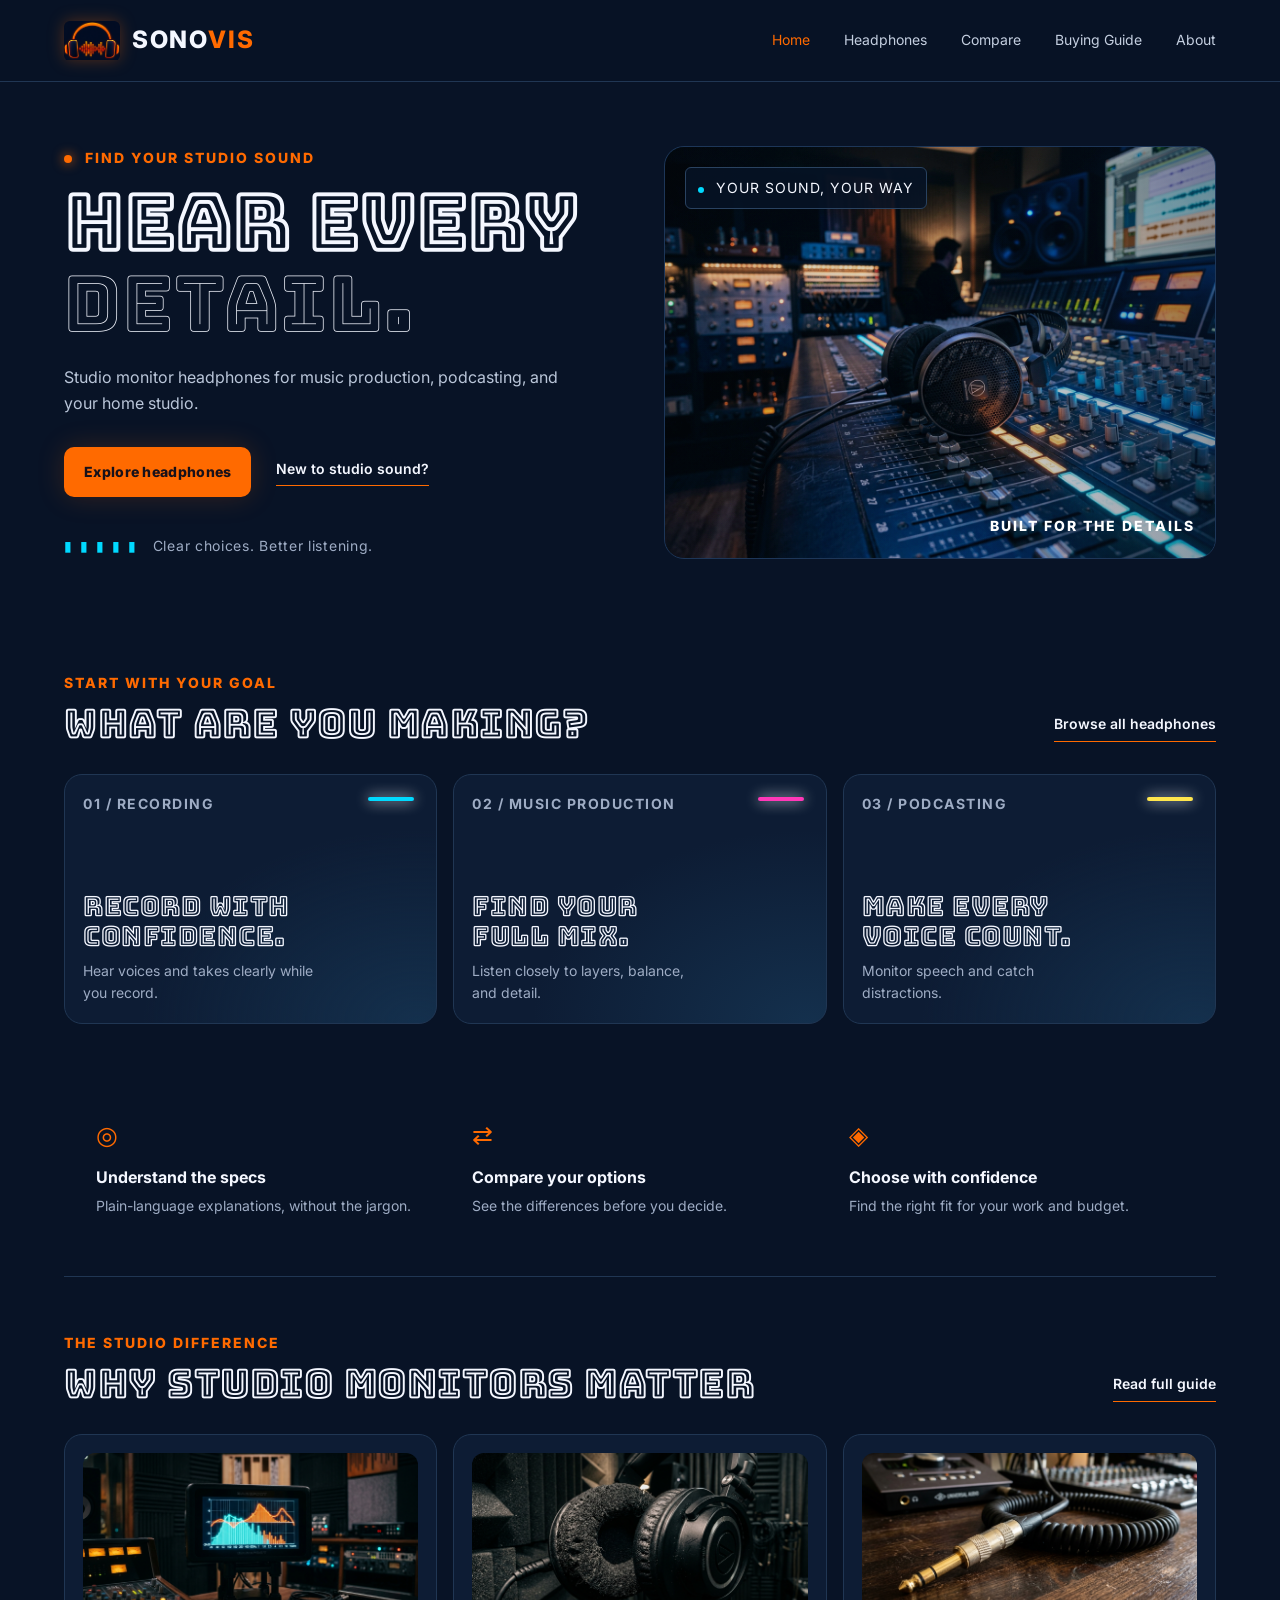
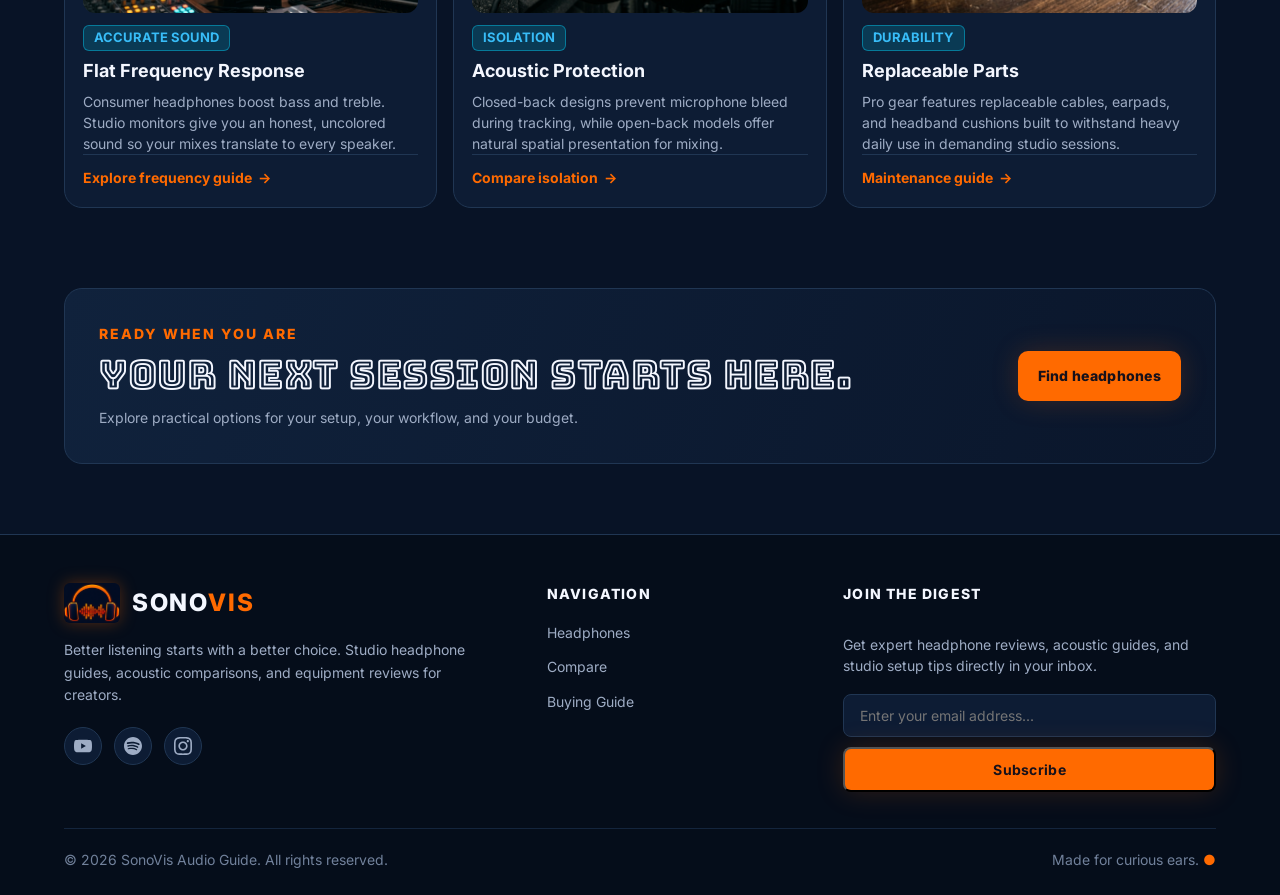
==== commit 1a5f306d: "fixesint1" ====
--- a/index.html
+++ b/index.html
@@ -35,18 +35,27 @@
       <span class="badge-tag">ACCURATE SOUND</span>
       <h3>Flat Frequency Response</h3>
       <p>Consumer headphones boost bass and treble. Studio monitors give you an honest, uncolored sound so your mixes translate to every speaker.</p>
+      <div class="card-links">
+        <a class="card-link" href="guides.html">Explore frequency guide <span class="card-link-arrow">→</span></a>
+      </div>
     </div>
     <div class="info-card">
       <img class="info-card-image" src="feature_isolation.jpg" alt="Acoustic Isolation Padding">
       <span class="badge-tag">ISOLATION</span>
       <h3>Acoustic Protection</h3>
       <p>Closed-back designs prevent microphone bleed during tracking, while open-back models offer natural spatial presentation for mixing.</p>
+      <div class="card-links">
+        <a class="card-link" href="compare.html">Compare isolation <span class="card-link-arrow">→</span></a>
+      </div>
     </div>
     <div class="info-card">
       <img class="info-card-image" src="feature_durability.jpg" alt="Replaceable Cables and Adapters">
       <span class="badge-tag">DURABILITY</span>
       <h3>Replaceable Parts</h3>
       <p>Pro gear features replaceable cables, earpads, and headband cushions built to withstand heavy daily use in demanding studio sessions.</p>
+      <div class="card-links">
+        <a class="card-link" href="guides.html">Maintenance guide <span class="card-link-arrow">→</span></a>
+      </div>
     </div>
   </div>
 </section>
--- a/styles.css
+++ b/styles.css
@@ -13,6 +13,14 @@
   --yellow: #ffe64d;
   --radius: 18px;
   --max: 1200px;
+
+  /* Adjustable Card Gaps & Spacing (Compact & perfectly calibrated) */
+  --card-gap: 16px;              /* Space between cards in grid */
+  --card-padding: 18px;          /* Internal padding of cards */
+  --card-image-gap: 12px;        /* Gap below image */
+  --card-eyebrow-gap: 8px;       /* Gap below badge / eyebrow */
+  --card-heading-gap: 8px;       /* Gap below heading to subtext */
+  --card-footer-gap: 12px;       /* Gap above links and more footer */
 }
 
 * {
@@ -69,28 +77,30 @@
 .grid-4 {
   display: grid;
   grid-template-columns: repeat(4, 1fr);
-  gap: 18px;
+  gap: var(--card-gap, 16px);
 }
 
 .grid-3 {
   display: grid;
   grid-template-columns: repeat(3, 1fr);
-  gap: 20px;
+  gap: var(--card-gap, 16px);
 }
 
 .grid-2 {
   display: grid;
   grid-template-columns: repeat(2, 1fr);
-  gap: 24px;
+  gap: var(--card-gap, 16px);
 }
 
 .info-card {
   background: var(--panel);
   border: 1px solid var(--line);
   border-radius: var(--radius);
-  padding: 24px;
+  padding: var(--card-padding, 18px);
   transition: transform 0.25s ease, border-color 0.25s ease;
   overflow: hidden;
+  display: flex;
+  flex-direction: column;
 }
 
 .info-card-image {
@@ -98,8 +108,9 @@
   height: 160px;
   object-fit: cover;
   border-radius: calc(var(--radius) - 6px);
-  margin-bottom: 16px;
+  margin-bottom: var(--card-image-gap, 12px);
   display: block;
+  flex-shrink: 0;
 }
 
 .info-card:hover {
@@ -109,14 +120,57 @@
 
 .info-card h3 {
   font-size: 18px;
-  margin-bottom: 10px;
+  line-height: 1.3;
+  margin-top: 0;
+  margin-bottom: var(--card-heading-gap, 8px);
   color: var(--text);
+  min-height: 24px;
+  display: flex;
+  flex-direction: column;
+  justify-content: flex-start;
+  flex-shrink: 0;
 }
 
 .info-card p {
   color: var(--muted);
   font-size: 14px;
+  line-height: 1.5;
   margin: 0;
+  flex-grow: 1;
+}
+
+.info-card .card-links {
+  margin-top: auto;
+  padding-top: var(--card-footer-gap, 12px);
+  border-top: 1px solid var(--line);
+  display: flex;
+  align-items: center;
+  justify-content: space-between;
+}
+
+.info-card .card-link {
+  font-size: 14px;
+  font-weight: 700;
+  color: var(--orange);
+  display: inline-flex;
+  align-items: center;
+  gap: 6px;
+  transition: gap 0.2s ease, color 0.2s ease;
+  font-family: Inter, Arial, sans-serif;
+}
+
+.info-card .card-link:hover {
+  color: #ff944d;
+  gap: 10px;
+}
+
+.card-link-arrow {
+  display: inline-block;
+  transition: transform 0.2s ease;
+}
+
+.info-card .card-link:hover .card-link-arrow {
+  transform: translateX(3px);
 }
 
 .badge-tag {
@@ -125,12 +179,16 @@
   background: rgba(0, 217, 255, 0.16);
   color: #38bdf8;
   border: 1px solid rgba(0, 217, 255, 0.4);
-  padding: 5px 12px;
+  padding: 4px 10px;
   border-radius: 6px;
-  font-size: 14px;
+  font-size: 13px;
   font-weight: 700;
   line-height: 1.2;
-  margin-bottom: 12px;
+  margin-bottom: var(--card-eyebrow-gap, 8px);
+  align-self: flex-start;
+  min-height: 26px;
+  box-sizing: border-box;
+  flex-shrink: 0;
 }
 
 .badge-tag.badge-orange {
@@ -157,7 +215,8 @@
   border-color: rgba(52, 211, 153, 0.5) !important;
 }
 
-.badge-tag.badge-blue {
+.badge-tag.badge-blue,
+.badge-tag.badge-cyan {
   background: rgba(0, 217, 255, 0.18) !important;
   color: #38bdf8 !important;
   border-color: rgba(0, 217, 255, 0.5) !important;
@@ -504,14 +563,14 @@
 .purpose-grid {
   display: grid;
   grid-template-columns: repeat(3, 1fr);
-  gap: 16px;
+  gap: var(--card-gap, 16px);
 }
 
 .purpose-card {
-  min-height: 270px;
+  min-height: 250px;
   border: 1px solid var(--line);
   border-radius: var(--radius);
-  padding: 22px;
+  padding: var(--card-padding, 18px);
   display: flex;
   flex-direction: column;
   justify-content: space-between;
@@ -531,13 +590,17 @@
   letter-spacing: 1.5px;
   color: var(--muted);
   font-weight: 700;
+  margin-bottom: var(--card-eyebrow-gap, 8px);
   font-family: Inter, Arial, sans-serif;
 }
 
 .purpose-card h3 {
   font-size: 26px;
-  line-height: 1.2;
-  margin-bottom: 10px;
+  line-height: 1.15;
+  margin-bottom: var(--card-heading-gap, 8px);
+  display: flex;
+  flex-direction: column;
+  justify-content: flex-start;
   font-family: 'Bungee Outline', cursive;
 }
 
@@ -545,7 +608,7 @@
   color: var(--muted);
   font-size: 14px;
   max-width: 230px;
-  margin-bottom: 14px;
+  margin-bottom: 0;
   font-family: Inter, Arial, sans-serif;
 }
 
@@ -884,6 +947,8 @@
   background: var(--panel);
   border-radius: 14px;
   transition: transform .2s, border-color .2s;
+  display: flex;
+  flex-direction: column;
 }
 
 .product-card:hover {
@@ -897,6 +962,7 @@
   background: #111e32;
   height: 210px;
   overflow: hidden;
+  flex-shrink: 0;
 }
 
 .product-image img {
@@ -940,7 +1006,10 @@
 }
 
 .product-info {
-  padding: 17px;
+  padding: var(--card-padding, 18px);
+  display: flex;
+  flex-direction: column;
+  flex-grow: 1;
 }
 
 .product-kicker {
@@ -948,28 +1017,39 @@
   color: var(--orange);
   letter-spacing: 1.4px;
   font-weight: 800;
-  margin-bottom: 5px;
-  font-family: Inter, Arial, sans-serif;
+  margin-bottom: var(--card-eyebrow-gap, 8px);
+  min-height: 20px;
+  font-family: Inter, Arial, sans-serif;
+  flex-shrink: 0;
 }
 
 .product-info h3 {
   font-size: 18px;
-  margin-bottom: 8px;
+  line-height: 1.35;
+  margin-top: 0;
+  margin-bottom: var(--card-heading-gap, 8px);
+  min-height: 24px;
   font-family: Inter, Arial, sans-serif;
   font-weight: 700;
+  display: flex;
+  flex-direction: column;
+  justify-content: flex-start;
+  flex-shrink: 0;
 }
 
 .product-info > p:not(.product-kicker) {
   font-size: 14px;
   color: var(--muted);
-  min-height: 35px;
-  margin-bottom: 16px;
-  font-family: Inter, Arial, sans-serif;
+  line-height: 1.5;
+  margin-bottom: var(--card-footer-gap, 12px);
+  font-family: Inter, Arial, sans-serif;
+  flex-grow: 1;
 }
 
 .product-meta {
+  margin-top: auto;
   border-top: 1px solid var(--line);
-  padding-top: 12px;
+  padding-top: var(--card-footer-gap, 12px);
   display: flex;
   align-items: center;
   justify-content: space-between;
@@ -1499,21 +1579,73 @@
 
 .contact-layout {
   display: grid;
-  grid-template-columns: 1.2fr 1fr;
-  gap: 32px;
+  grid-template-columns: 1.15fr 1fr;
+  gap: 24px;
   align-items: start;
 }
 
 .contact-info-col {
   display: flex;
   flex-direction: column;
-  gap: 24px;
+  gap: 20px;
 }
 
 .contact-info-cards {
   display: grid;
   grid-template-columns: repeat(3, 1fr);
-  gap: 16px;
+  gap: 12px;
+  align-items: stretch;
+}
+
+.contact-info-cards .info-card {
+  padding: 16px 12px;
+  height: 100%;
+  display: flex;
+  flex-direction: column;
+  box-sizing: border-box;
+}
+
+.contact-info-cards .badge-tag {
+  font-size: 11px;
+  padding: 3px 8px;
+  min-height: 22px;
+  margin-bottom: 8px;
+  align-self: flex-start;
+  letter-spacing: 0.5px;
+}
+
+.contact-info-cards .info-card h3 {
+  font-size: 16px;
+  line-height: 1.25;
+  margin-top: 0;
+  margin-bottom: 8px;
+  min-height: 40px; /* Reserves height for 2-line headings so 1-line headings leave empty space below */
+  display: flex;
+  flex-direction: column;
+  justify-content: flex-start;
+  flex-shrink: 0;
+}
+
+.contact-info-cards .info-card p {
+  font-size: 12.5px;
+  line-height: 1.45;
+  color: var(--muted);
+  margin: 0;
+  flex-grow: 1;
+  word-break: break-word;
+  overflow-wrap: anywhere;
+}
+
+.contact-email-link {
+  color: inherit;
+  text-decoration: none;
+  transition: color 0.2s ease;
+  word-break: break-all;
+  overflow-wrap: anywhere;
+}
+
+.contact-email-link:hover {
+  color: var(--orange);
 }
 
 .contact-map-card {
@@ -1626,12 +1758,71 @@
   padding: 14px 24px;
 }
 
-@media (max-width: 1024px) {
+/* Responsive Contact Layout */
+@media (max-width: 1080px) {
+  .contact-layout {
+    grid-template-columns: 1.15fr 1fr;
+    gap: 20px;
+  }
+  .contact-info-cards {
+    gap: 10px;
+  }
+  .contact-info-cards .info-card {
+    padding: 14px 10px;
+  }
+  .contact-info-cards .info-card h3 {
+    font-size: 15px;
+    min-height: 38px;
+  }
+  .contact-info-cards .info-card p {
+    font-size: 12px;
+  }
+  .map-iframe-container {
+    height: 270px;
+  }
+  .contact-form-card {
+    padding: 24px 20px;
+  }
+}
+
+/* Tablet view (including 768px): 1-column layout, but the 3 contact info cards stay side by side */
+@media (max-width: 820px) {
   .contact-layout {
     grid-template-columns: 1fr;
-  }
+    gap: 20px;
+  }
+  .contact-info-cards {
+    grid-template-columns: repeat(3, 1fr);
+    gap: 12px;
+    align-items: stretch;
+  }
+  .contact-info-cards .info-card {
+    padding: 16px 14px;
+    height: 100%;
+  }
+  .contact-info-cards .info-card h3 {
+    font-size: 16px;
+    line-height: 1.25;
+    margin-bottom: 6px;
+    min-height: 24px;
+  }
+  .contact-info-cards .info-card p {
+    font-size: 13px;
+    line-height: 1.45;
+  }
+  .map-iframe-container {
+    height: 280px;
+  }
+}
+
+/* Mobile view: stack contact cards in single column on narrow mobile devices */
+@media (max-width: 600px) {
   .contact-info-cards {
     grid-template-columns: 1fr;
+    gap: 12px;
+  }
+  .contact-info-cards .info-card h3 {
+    min-height: auto;
   }
 }
 
